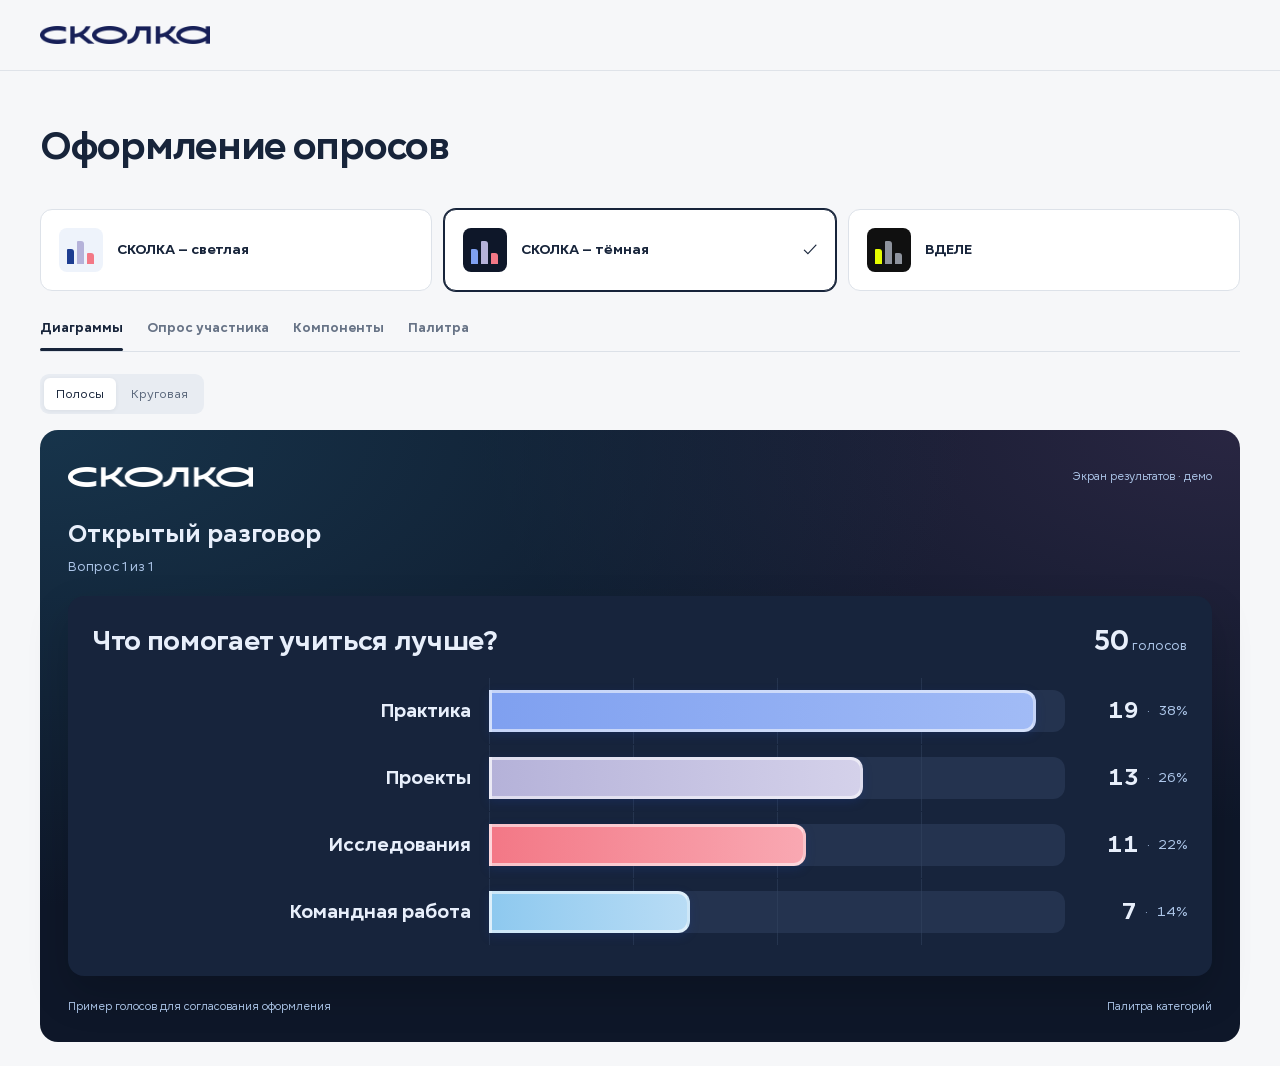
==== index.html @ 88d23d85 "Remove palette rules from UI Kit" ====
<!doctype html>
<html lang="ru">
<head>
  <meta charset="utf-8">
  <meta name="viewport" content="width=device-width,initial-scale=1">
  <meta name="description" content="Интерактивный UI Kit опросов: светлая и тёмная СКОЛКА, ВДЕЛЕ. Диаграммы, формы и компоненты.">
  <meta name="color-scheme" content="light">
  <title>СКОЛКА · UI Kit опросов</title>
  <link rel="stylesheet" href="./styles.css?v=0.3">
  <script src="./echarts.min.js" defer></script>
  <script src="./app.js?v=0.4" defer></script>
</head>
<body>
  <a class="skip" href="#workspace">Перейти к примерам</a>
  <header class="kit-header"><a class="kit-brand" href="./"><img src="./logo-skolca.png" alt="СКОЛКА"></a></header>
  <main class="kit-main">
    <div class="intro"><h1>Оформление опросов</h1></div>
    <div id="themes" class="theme-list" aria-label="Темы оформления"></div>
    <nav class="kit-nav" aria-label="Разделы UI Kit"><button type="button" data-view="diagrams">Диаграммы</button><button type="button" data-view="participant">Опрос участника</button><button type="button" data-view="components">Компоненты</button><button type="button" data-view="tokens">Палитра</button></nav>
    <section id="workspace" class="workspace" aria-label="Примеры интерфейса"></section>

  </main>
  <dialog id="theme-dialog" class="theme-dialog" aria-labelledby="theme-dialog-title"></dialog>
  <div id="toast" class="toast" role="status" aria-live="polite"></div>
</body>
</html>
---- styles.css ----
@font-face{font-family:Gogh;src:url('./Gogh-Regular.ttf') format('truetype');font-style:normal;font-weight:400;font-display:swap}
@font-face{font-family:Gogh;src:url('./Gogh-Bold.ttf') format('truetype');font-style:normal;font-weight:700;font-display:swap}
:root{font-family:Gogh,Arial,sans-serif;color:#17243a;background:#f6f7f9;font-synthesis:none}*{box-sizing:border-box}body{margin:0}button,input,textarea,select{font:inherit}button,select,label[for]{cursor:pointer}button:disabled{cursor:not-allowed}button:focus-visible,input:focus-visible,textarea:focus-visible,select:focus-visible,a:focus-visible{outline:3px solid #528ee0;outline-offset:4px}button{transition:background .15s,transform .15s,border-color .15s}a{color:inherit}.skip{position:absolute;left:16px;top:-80px;background:#fff;padding:12px;z-index:5}.skip:focus{top:12px}.kit-header{max-width:1280px;margin:auto;padding:26px 40px;border-bottom:1px solid #dfe3e9;display:flex;justify-content:space-between;align-items:center;gap:20px}.kit-brand{display:flex;align-items:center;gap:18px;font-weight:700;font-size:24px;text-decoration:none;letter-spacing:-1px}.kit-brand span{font-size:10px;font-weight:400;letter-spacing:1.5px;padding-left:18px;border-left:1px solid #cdd3dc}.version{font:12px/1.4 Arial,sans-serif;color:#596477;display:flex;align-items:center;gap:8px}.version-dot{width:5px;height:5px;background:#a3acb8;border-radius:50%}.kit-main{max-width:1280px;padding:44px 40px 24px;margin:auto}.intro{display:flex;justify-content:space-between;align-items:flex-end;gap:20px;margin-bottom:28px}.eyebrow{font:11px/1.4 Arial,sans-serif;letter-spacing:1.6px;text-transform:uppercase;color:#657185}h1{font-size:38px;letter-spacing:-1.3px;line-height:1.15;margin:10px 0 12px}.intro p{font-size:14px;line-height:1.6;color:#637085;margin:0;max-width:620px}.intro-date{font:11px Arial,sans-serif;color:#697386;white-space:nowrap;margin-bottom:5px}.theme-list{display:grid;grid-template-columns:repeat(3,minmax(0,1fr));gap:12px;margin-bottom:28px}.theme-pick{background:#fff;border:1px solid #dde2e9;border-radius:12px;padding:17px 18px;display:flex;align-items:center;gap:14px;position:relative;text-align:left;color:#17243a;min-height:82px}.theme-pick[aria-pressed=true]{border-color:#17243a;box-shadow:0 0 0 1px #17243a}.theme-pick .theme-sample{width:44px;height:44px;border-radius:8px;display:flex;gap:3px;align-items:flex-end;padding:8px;flex:none}.theme-sample i{display:block;width:7px;border-radius:1px 3px 0 0}.theme-pick strong{font-size:14px;display:block;margin-bottom:4px}.theme-pick small{font:11px/1.4 Arial,sans-serif;color:#687589;display:block}.theme-tick{margin-left:auto;font-size:16px}.kit-nav{display:flex;gap:24px;overflow-x:auto;border-bottom:1px solid #dce1e8;margin-bottom:22px;scrollbar-width:thin}.kit-nav button{border:0;background:none;padding:0 0 14px;color:#677386;font-size:13px;font-weight:700;white-space:nowrap;position:relative}.kit-nav button[aria-current=page]{color:#17243a}.kit-nav button[aria-current=page]:after{content:'';position:absolute;height:3px;left:0;right:0;bottom:0;background:#17243a;border-radius:2px}.workspace{min-height:600px}.toolbar{display:flex;align-items:center;justify-content:space-between;gap:16px;flex-wrap:wrap;margin-bottom:16px}.toolbar-group{display:flex;gap:10px;align-items:center;flex-wrap:wrap}.segmented{display:flex;background:#e8ecf2;border-radius:9px;padding:4px;gap:3px}.segmented button{font-size:12px;color:#5a677b;border:0;border-radius:6px;padding:8px 12px;background:none}.segmented button[aria-pressed=true]{background:#fff;color:#17243a;box-shadow:0 1px 4px #17243a12}.kit-select{font-size:12px;background:#fff;border:1px solid #d5dce6;border-radius:8px;padding:9px 12px;color:#33425b;max-width:100%}.kit-caption{font:11px/1.5 Arial,sans-serif;color:#69768b}.stage{background:var(--page);color:var(--text);border-radius:18px;padding:28px;min-height:570px;font-family:Gogh,Arial,sans-serif;position:relative}.product-top{display:flex;justify-content:space-between;align-items:center;gap:16px;margin-bottom:23px}.product-top img{width:185px;height:38px;object-fit:contain;object-position:left}.product-top img.school-white{width:185px;height:45px}.vdele-logo{font-size:29px;font-weight:700;letter-spacing:-1px;line-height:1.1}.product-top small{font-size:11px;color:var(--muted)}.session-title{font-size:24px;font-weight:700;line-height:1.25;margin:0 0 9px}.question-position{font-size:13px;color:var(--muted);margin:0 0 20px}.product-card{background:var(--card);border-radius:16px;padding:25px;box-shadow:0 18px 40px var(--card-shadow);min-width:0}.result-head{display:flex;justify-content:space-between;align-items:baseline;gap:16px;margin-bottom:22px;flex-wrap:wrap}.result-head h2{font-size:27px;font-weight:700;line-height:1.25;margin:0;letter-spacing:-.35px}.votes-total{font-size:13px;white-space:nowrap;color:var(--muted)}.votes-total b{font-size:28px;color:var(--text)}.bars{display:grid;gap:25px;padding:8px 0 18px}.bar-row{display:grid;grid-template-columns:minmax(0,.95fr) minmax(85px,1.45fr) 104px;align-items:center;gap:18px}.bar-label{font-size:19px;line-height:1.22;text-align:right;font-weight:700;overflow-wrap:anywhere}.leader-label{display:block;font-size:9px;text-transform:uppercase;letter-spacing:1px;margin-top:4px}.bar-track{height:42px;background:var(--track);border-radius:0 12px 12px 0;position:relative}.bar-track:before{content:'';position:absolute;inset:-12px 0;background:repeating-linear-gradient(to right,var(--grid) 0,var(--grid) 1px,transparent 1px,transparent 25%);opacity:.5;pointer-events:none}.bar-fill{height:100%;background:linear-gradient(90deg,var(--start),var(--end));border:3px solid rgba(255,255,255,.55);border-radius:0 12px 12px 0;position:relative;box-shadow:0 3px 10px var(--bar-shadow)}.bar-fill[data-zero=true]{border:0;box-shadow:none}.bar-value{display:flex;justify-content:flex-end;align-items:center;gap:8px;font-size:23px;font-weight:700;font-variant-numeric:tabular-nums;white-space:nowrap;line-height:1.3}.bar-value small{font-size:14px;font-weight:400;color:var(--muted)}.bar-value small:before{content:'·';padding-right:8px}.stage-foot{display:flex;gap:16px;justify-content:space-between;flex-wrap:wrap;font-size:11px;color:var(--muted);margin-top:23px}.radial-frame{display:grid;grid-template-columns:minmax(0,1fr) minmax(180px,.38fr);gap:16px;align-items:stretch}.radial-frame .result-head{margin-bottom:6px}.radial-chart{height:350px;width:100%}.legend-panel{padding:22px;display:flex;flex-direction:column;gap:22px}.legend-sort{display:flex;justify-content:flex-end;align-items:center;gap:10px;font-size:12px;color:var(--muted);margin-bottom:3px}.legend-sort input{accent-color:var(--primary);width:16px;height:16px}.legend-list{display:grid;gap:26px}.legend-row{display:grid;grid-template-columns:16px minmax(0,1fr) auto;gap:9px;align-items:center}.legend-dot{width:15px;height:15px;background:var(--swatch);border-radius:50%}.legend-name{font-size:18px;font-weight:700;overflow-wrap:anywhere}.legend-number{font-size:23px;font-weight:700;white-space:nowrap;font-variant-numeric:tabular-nums}.legend-number span{font-size:16px;font-weight:400;color:var(--muted);margin-left:7px}.empty{height:300px;display:flex;flex-direction:column;align-items:center;justify-content:center;gap:10px;color:var(--muted);text-align:center}.empty b{font-size:22px;color:var(--text)}.participant-wrap{max-width:670px;margin:0 auto}.participant-wrap .session-title{font-size:24px}.progress-track{height:6px;border-radius:4px;background:var(--track);margin:0 0 8px}.progress-fill{height:100%;width:50%;background:var(--primary);border-radius:4px}.question-title{font-size:24px;line-height:1.35;margin:0 0 7px;font-weight:700}.question-hint{font-size:14px;line-height:1.5;color:var(--muted);margin:0 0 22px}.answer-list{display:grid;gap:10px}.answer-option{display:flex;align-items:flex-start;gap:12px;padding:15px 16px;border:1px solid var(--border);background:var(--card);border-radius:16px;color:var(--text);line-height:1.5;font-size:15px;cursor:pointer}.answer-option:has(input:checked){background:var(--selected);border-color:var(--primary);box-shadow:0 0 0 1px var(--primary)}.answer-option input{margin:4px 0 0;width:18px;height:18px;accent-color:var(--primary);flex:none}.form-actions{display:flex;justify-content:space-between;gap:16px;margin-top:20px}.p-button{padding:12px 18px;font-size:14px;border-radius:16px;border:1px solid var(--border);color:var(--text);background:var(--card);line-height:1.5}.p-button:hover:not(:disabled){background:var(--selected)}.p-button.primary{background:var(--primary);color:var(--on-primary);border-color:var(--primary);box-shadow:0 4px 10px var(--button-shadow)}.p-button.primary:hover:not(:disabled){filter:brightness(.94)}.p-button:disabled{opacity:.45;box-shadow:none}.p-button:focus-visible,.answer-option:focus-within{outline:3px solid var(--focus);outline-offset:3px}.success-card{text-align:center;padding:58px 25px}.success-symbol{display:inline-flex;align-items:center;justify-content:center;width:54px;height:54px;border-radius:50%;background:var(--selected);color:var(--primary);font-size:28px;margin-bottom:10px}.success-card h2{font-size:27px;margin:10px 0}.success-card p{font-size:15px;color:var(--muted);margin-bottom:25px}.component-grid{display:grid;grid-template-columns:1fr 1fr;gap:18px}.component-card h2{font-size:20px;margin:0 0 20px}.component-row{display:flex;align-items:center;gap:12px;flex-wrap:wrap;margin:14px 0}.component-label{font-size:12px;color:var(--muted);margin-bottom:10px}.product-field{display:block;width:100%;border:1px solid var(--border);background:var(--card);color:var(--text);padding:12px 14px;border-radius:12px;line-height:1.4}.product-field::placeholder{color:var(--muted)}.product-field:focus{outline:3px solid var(--focus);outline-offset:2px}.field-label{display:block;font-size:13px;color:var(--text);margin-bottom:8px}.field-error{border-color:var(--error)}.error-message{font-size:12px;color:var(--error);margin:7px 0 0}.notice{font-size:14px;line-height:1.5;padding:15px 16px;background:var(--selected);border-radius:12px;margin:12px 0;color:var(--text)}.notice.error{border-left:3px solid var(--error)}.sample-checkbox{display:flex;gap:10px;align-items:center;font-size:14px;line-height:1.4}.sample-checkbox input{width:18px;height:18px;accent-color:var(--primary)}.component-card textarea{resize:vertical;min-height:80px}.editor-demo{background:radial-gradient(ellipse at 0 0,#dfeefa,transparent 65%),#eff4fb;padding:28px;border-radius:18px;color:#1d3d91}.editor-demo h2{font-size:27px;line-height:1.3;margin:0}.editor-header{display:flex;justify-content:space-between;gap:20px;align-items:center;margin-bottom:18px}.editor-badge{font:11px Arial,sans-serif;background:#fff;color:#68748b;padding:7px 10px;border-radius:5px}.editor-actions{display:flex;gap:10px;flex-wrap:wrap;margin:18px 0 24px}.editor-actions button{font-size:13px;padding:11px 15px;background:#fff;border:1px solid #c4c9dd;border-radius:13px;color:#1d3d91}.editor-actions .save{background:#1d3d91;color:#fff;border-color:#1d3d91}.editor-actions .publish{background:#0086cd;color:#fff;border-color:#0086cd}.editor-fields{padding:23px;background:#ffffffdf;border-radius:16px;margin-bottom:20px}.editor-fields label{font-size:13px;display:block;margin-bottom:16px}.editor-fields input,.editor-fields select,.editor-fields textarea{display:block;width:100%;margin-top:8px;background:#fff;border:1px solid #d4d9e5;padding:12px 14px;border-radius:12px;color:#1d3d91;font-size:14px}.editor-fields textarea{min-height:60px;resize:vertical}.editor-appearance{border:1px solid #b9cbe5}.editor-block-title{display:flex;justify-content:space-between;align-items:center;gap:12px;margin-bottom:20px}.editor-block-title h3{font-size:21px;margin:0}.new-label{font:10px Arial,sans-serif;padding:5px 7px;background:#e8f1fd;color:#365b9b;border-radius:4px;letter-spacing:.5px}.editor-select-row{display:grid;grid-template-columns:minmax(0,1fr) auto;gap:12px;align-items:end}.editor-select-row label{margin-bottom:0}.editor-select-row button{border-radius:12px;border:1px solid #b8c4dc;background:#fff;color:#1d3d91;font-size:13px;padding:13px 15px}.editor-help{color:#55759a;font-size:12px;line-height:1.5;margin:8px 0 0}.editor-question-header{font-size:23px;margin:26px 0 18px}.editor-field-pair{display:grid;grid-template-columns:1fr 1fr;gap:16px}.editor-fields summary{font-size:14px;cursor:pointer;font-weight:700}.editor-mini-chart{height:250px;margin-top:16px}.token-layout{display:grid;grid-template-columns:1fr 1fr;gap:18px}.spec-box{background:#fff;border:1px solid #dce2eb;border-radius:12px;padding:24px;min-width:0}.spec-box h2{font-size:20px;margin:0 0 18px}.spec-box p{font:13px/1.65 Arial,sans-serif;color:#627086}.palette-grid{display:grid;grid-template-columns:repeat(3,1fr);gap:18px 12px}.color-chip{height:40px;border-radius:7px;background:var(--chip);border:1px solid #0000000d;margin-bottom:7px}.color-name{font-size:11px;color:#59677c}.color-code{font:12px/1.5 ui-monospace,monospace;color:#26364c;margin:3px 0}.spec-table{width:100%;font:12px/1.4 Arial,sans-serif;border-collapse:collapse}.spec-table th{font-weight:400;color:#627086}.spec-table td,.spec-table th{padding:11px 0;border-bottom:1px solid #e8ebf0;text-align:left}.spec-table td:last-child{text-align:right;font-variant-numeric:tabular-nums}.spec-list{font:13px/1.7 Arial,sans-serif;color:#526178;padding-left:18px}.pass{color:#21634c}.warn{color:#94601a}.kit-button{border:1px solid #cad2df;background:#fff;border-radius:8px;padding:10px 14px;color:#26364c;font-size:12px;text-decoration:none;display:inline-block}.kit-button:hover{background:#f1f4f8}.token-code{font:11px/1.6 ui-monospace,monospace;background:#f3f5f8;padding:14px;border-radius:8px;overflow:auto;max-height:280px;white-space:pre}.kit-footer{margin-top:24px;display:flex;justify-content:space-between;gap:16px;font:11px/1.6 Arial,sans-serif;color:#778194}.toast{position:fixed;bottom:24px;left:50%;transform:translate(-50%,15px);background:#15253e;color:#fff;border-radius:10px;max-width:calc(100% - 32px);padding:12px 20px;font-size:13px;box-shadow:0 8px 30px #0002;opacity:0;pointer-events:none;transition:opacity .15s,transform .15s;z-index:10}.toast.show{opacity:1;transform:translate(-50%,0)}.theme-dialog{width:min(560px,calc(100% - 30px));border:1px solid #d7dee8;border-radius:18px;padding:28px;color:#1d2c42;background:#fff;max-height:calc(100dvh - 40px);overflow:auto}.theme-dialog::backdrop{background:#0d1c356b}.dialog-header{display:flex;justify-content:space-between;align-items:center;gap:18px}.dialog-header h2{font-size:24px;margin:0 0 8px}.dialog-close{background:none;border:0;font-size:25px;color:#5b6d87;padding:5px}.dialog-note{font:12px/1.6 Arial,sans-serif;color:#66748b;margin-bottom:20px}.theme-dialog .dialog-field{font-size:13px;display:block;margin:15px 0}.dialog-field input:not([type=color]),.dialog-field select{display:block;width:100%;padding:11px 12px;border:1px solid #cdd5e2;border-radius:8px;margin-top:8px;color:#253951;background:#fff}.color-fields{display:grid;grid-template-columns:1fr 1fr;gap:0 18px}.color-edit{display:flex;align-items:center;gap:10px;margin-top:8px}.color-edit input{height:32px;width:40px;padding:0;border:0;background:none}.color-edit code{font:12px ui-monospace,monospace}.dialog-actions{display:flex;justify-content:flex-end;gap:10px;margin-top:22px}.dialog-actions button{padding:11px 16px;border:1px solid #ccd5e2;background:#fff;border-radius:10px;font-size:13px;color:#263a54}.dialog-actions button[type=submit]{background:#1d3d91;border-color:#1d3d91;color:#fff}.dialog-contrast{font:12px/1.5 Arial,sans-serif;padding:12px;background:#f3f6fa;border-radius:8px}.custom-theme .theme-sample{background:#e8ecf3}.layout-note{font:12px/1.5 Arial,sans-serif;color:#637185;margin:16px 0 0}.noscript-note{padding:20px}.preview-status{font-size:11px;color:var(--muted)}
@media(min-width:1450px){.kit-header,.kit-main{max-width:1380px}}
@media(max-width:900px){.kit-header{padding:22px 24px}.kit-main{padding:30px 24px 20px}.kit-nav{gap:19px}.theme-pick{padding:14px 12px;gap:10px}.theme-pick small{font-size:10px}.theme-sample{width:38px!important;height:38px!important}.radial-frame{grid-template-columns:minmax(0,1fr) 190px}.result-head h2{font-size:24px}.bar-row{grid-template-columns:minmax(0,.85fr) minmax(80px,1.4fr) 88px;gap:13px}.bar-label{font-size:17px}.bar-value{font-size:21px;gap:5px}.bar-value small{font-size:13px}.bar-value small:before{padding-right:5px}.stage{padding:22px}.token-layout{grid-template-columns:1fr}.legend-name{font-size:17px}.legend-number{font-size:20px}.legend-number span{font-size:14px}}
@media(max-width:650px){.kit-header{padding:18px 18px}.kit-brand{font-size:21px;gap:12px}.kit-brand span{font-size:9px;padding-left:12px}.version{font-size:10px;max-width:100px;text-align:right;display:block;line-height:1.5}.version-dot{display:none}.kit-main{padding:25px 16px 18px}.intro{margin-bottom:23px}.intro h1{font-size:30px}.intro p{font-size:13px}.intro-date{display:none}.theme-list{grid-template-columns:1fr;gap:8px;margin-bottom:24px}.theme-pick{min-height:64px;padding:11px 14px}.theme-pick strong{font-size:13px;margin-bottom:2px}.theme-pick small{font-size:11px}.theme-pick .theme-sample{width:36px!important;height:36px!important;padding:6px}.kit-nav{gap:20px;margin-bottom:17px}.kit-nav button{font-size:12px}.toolbar{gap:12px}.segmented{width:100%}.segmented button{flex:1;padding:8px 6px}.toolbar-group{width:100%}.kit-select{width:100%}.stage{padding:17px 14px;border-radius:13px;min-height:550px}.product-top{margin-bottom:21px}.product-top img,.product-top img.school-white{width:150px;height:33px}.product-top small{max-width:110px;text-align:right;font-size:10px}.session-title{font-size:20px}.product-card{padding:19px 16px}.result-head h2{font-size:22px}.votes-total b{font-size:25px}.radial-frame{grid-template-columns:1fr;gap:14px}.radial-chart{height:300px}.legend-list{gap:17px}.legend-number{font-size:21px}.legend-name{font-size:18px}.legend-panel{padding:19px 16px}.bar-row{grid-template-columns:minmax(0,1fr) 89px;gap:10px 12px}.bar-label{grid-column:1/-1;text-align:left;font-size:17px}.bar-track{height:35px}.bar-fill{border-width:2px}.bar-value{font-size:21px}.bars{gap:24px}.stage-foot{font-size:10px;gap:8px;margin-top:20px}.component-grid{grid-template-columns:1fr}.participant-wrap .session-title{font-size:20px}.question-title{font-size:21px}.answer-option{font-size:14px;padding:13px 12px;gap:10px}.p-button{padding:11px 14px;font-size:13px}.editor-demo{padding:18px 14px}.editor-header{align-items:flex-start}.editor-demo h2{font-size:23px}.editor-badge{font-size:9px;max-width:110px;line-height:1.5}.editor-fields{padding:19px 15px}.editor-select-row{grid-template-columns:1fr}.editor-select-row button{justify-self:start}.editor-field-pair{grid-template-columns:1fr;gap:0}.editor-actions{gap:7px}.editor-actions button{font-size:11px;padding:10px 11px}.editor-actions .publish{display:none}.spec-box{padding:20px 17px}.palette-grid{grid-template-columns:repeat(2,1fr)}.kit-footer{flex-direction:column;gap:5px}.color-fields{grid-template-columns:1fr}.theme-dialog{padding:22px}.legend-row{gap:9px}.component-card .product-field{font-size:16px}}
@media(prefers-reduced-motion:reduce){*{transition:none!important;animation:none!important}}

.kit-brand img{display:block;width:170px;height:auto}.product-top img.school-white{filter:brightness(0) invert(1);height:38px}.theme-pick strong{margin-bottom:0}
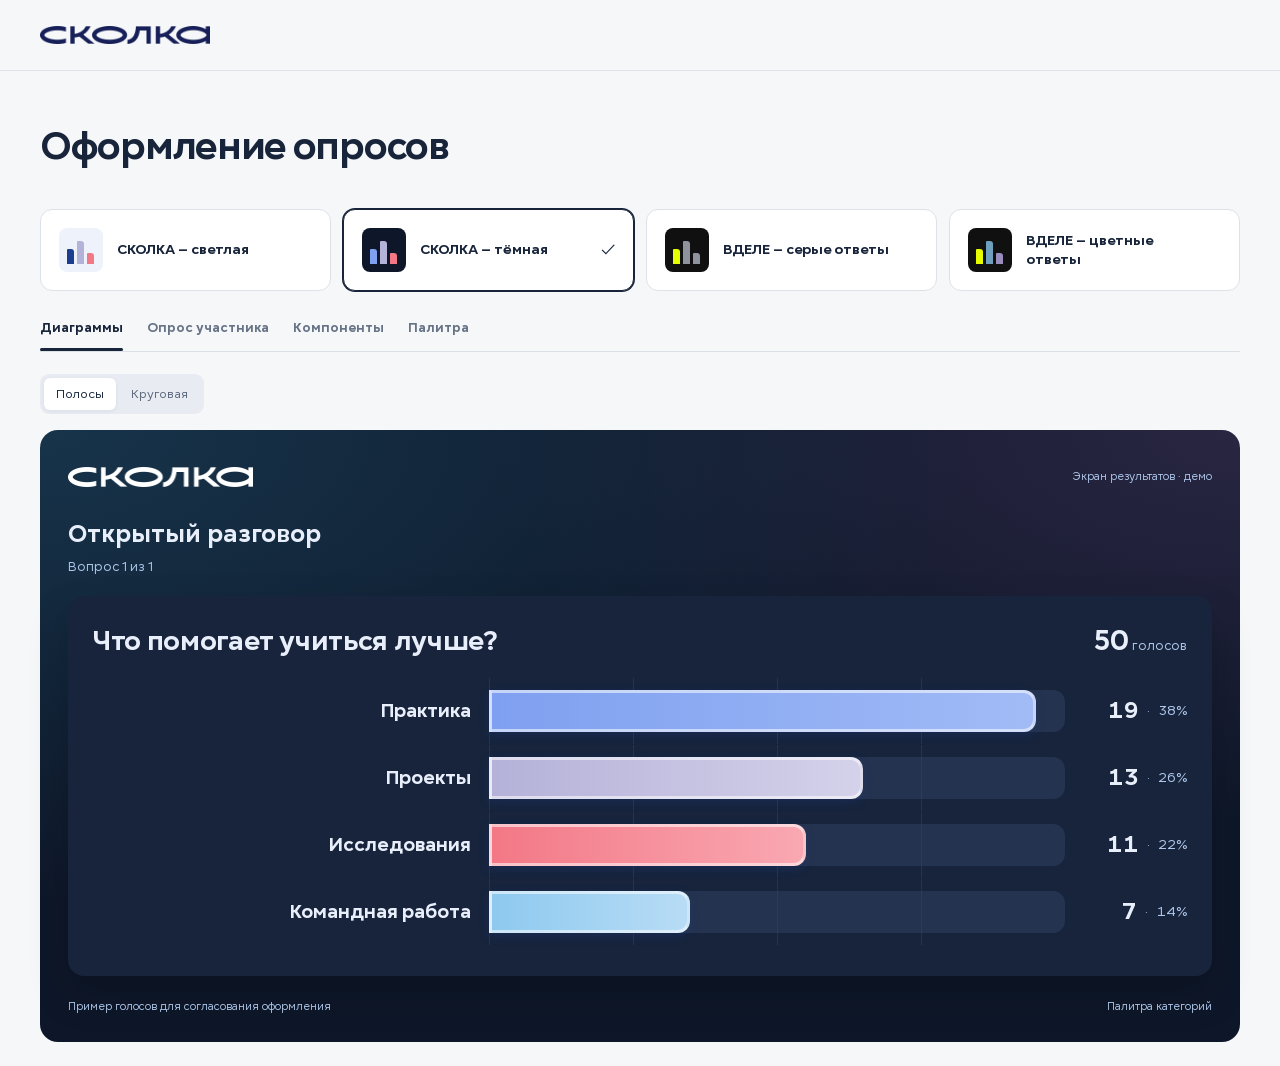
==== commit 540fbb38: "Add VDELE variant with colored responses" ====
--- a/index.html
+++ b/index.html
@@ -8,7 +8,7 @@
   <title>СКОЛКА · UI Kit опросов</title>
   <link rel="stylesheet" href="./styles.css?v=0.3">
   <script src="./echarts.min.js" defer></script>
-  <script src="./app.js?v=0.4" defer></script>
+  <script src="./app.js?v=0.5" defer></script>
 </head>
 <body>
   <a class="skip" href="#workspace">Перейти к примерам</a>
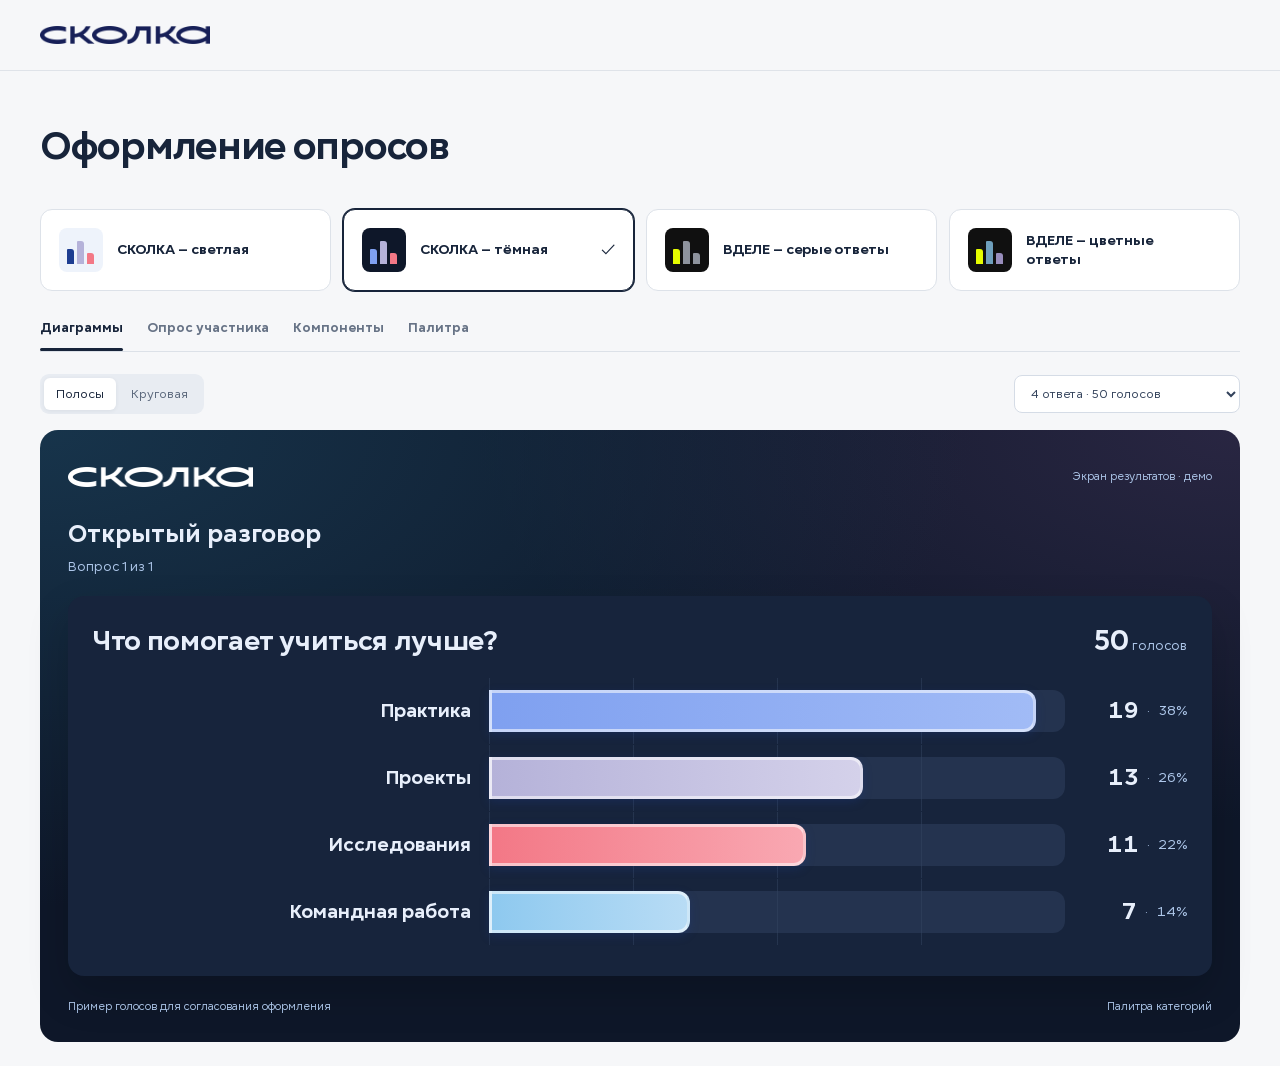
==== commit 4ec40d76: "Restore example data selector" ====
--- a/index.html
+++ b/index.html
@@ -8,7 +8,7 @@
   <title>СКОЛКА · UI Kit опросов</title>
   <link rel="stylesheet" href="./styles.css?v=0.3">
   <script src="./echarts.min.js" defer></script>
-  <script src="./app.js?v=0.5" defer></script>
+  <script src="./app.js?v=0.6" defer></script>
 </head>
 <body>
   <a class="skip" href="#workspace">Перейти к примерам</a>
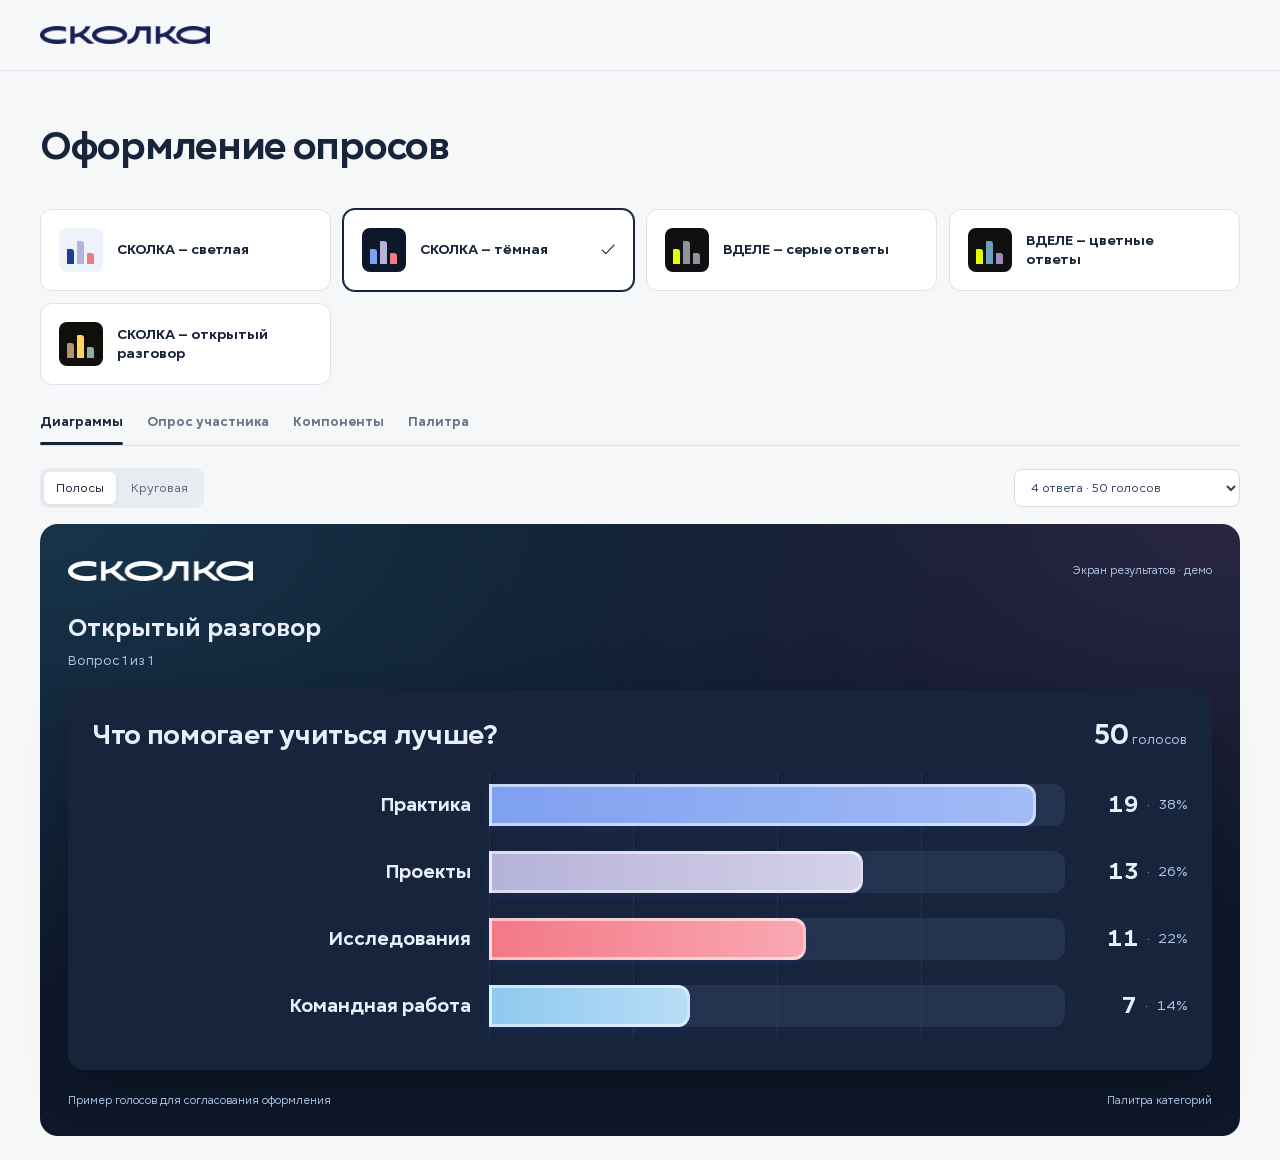
==== commit ff02f4b2: "Add Open Conversation theme and palette options" ====
--- a/index.html
+++ b/index.html
@@ -6,9 +6,9 @@
   <meta name="description" content="Интерактивный UI Kit опросов: светлая и тёмная СКОЛКА, ВДЕЛЕ. Диаграммы, формы и компоненты.">
   <meta name="color-scheme" content="light">
   <title>СКОЛКА · UI Kit опросов</title>
-  <link rel="stylesheet" href="./styles.css?v=0.3">
+  <link rel="stylesheet" href="./styles.css?v=0.7">
   <script src="./echarts.min.js" defer></script>
-  <script src="./app.js?v=0.6" defer></script>
+  <script src="./app.js?v=0.7" defer></script>
 </head>
 <body>
   <a class="skip" href="#workspace">Перейти к примерам</a>
--- a/styles.css
+++ b/styles.css
@@ -7,3 +7,6 @@
 @media(prefers-reduced-motion:reduce){*{transition:none!important;animation:none!important}}
 
 .kit-brand img{display:block;width:170px;height:auto}.product-top img.school-white{filter:brightness(0) invert(1);height:38px}.theme-pick strong{margin-bottom:0}
+
+.talk-controls{display:flex;gap:18px;flex-wrap:wrap;margin-bottom:20px;padding:16px 18px;background:#eceff3;border-radius:12px}.talk-controls label{display:flex;align-items:center;gap:10px;font-size:12px;color:#526078}.stage[data-conversation=true] .session-title{color:var(--title)}.product-top img.people-vdele-logo{width:132px;height:53px;object-position:right;flex:none}.stage[data-conversation=true][data-backdrop=building] .product-top{padding:12px 16px;background:rgba(17,15,10,.92);border-radius:12px}.stage[data-conversation=true][data-backdrop=building]>.session-title,.stage[data-conversation=true][data-backdrop=building]>.question-position{display:table;background:#110f0a;padding:8px 12px;border-radius:8px}.stage[data-conversation=true]>.stage-foot{background:#110f0aeF;border-radius:6px;padding:8px 10px}
+@media(max-width:650px){.talk-controls{gap:12px;padding:14px}.talk-controls label{width:100%;display:grid;grid-template-columns:1fr;gap:6px}.product-top img.people-vdele-logo{width:100px;height:40px}.stage[data-conversation=true] .product-top img.school-white{width:125px}.stage[data-conversation=true][data-backdrop=building] .product-top{padding:10px}.talk-controls .kit-select{font-size:13px}}
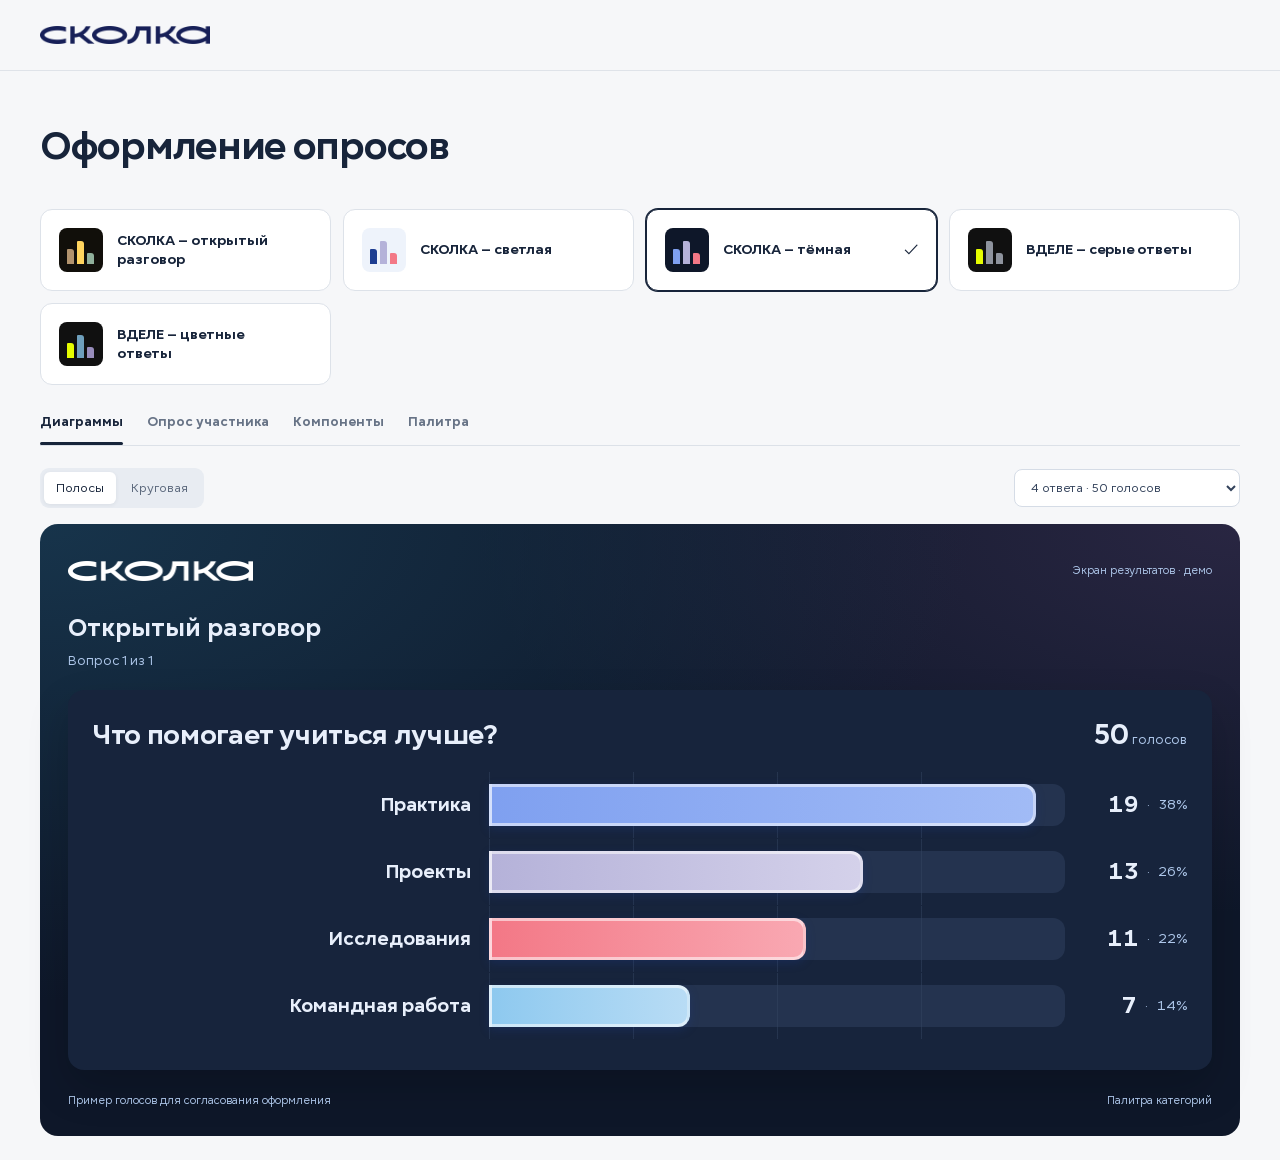
==== commit b43acb60: "Place Open Conversation after dark SKOLCA" ====
--- a/index.html
+++ b/index.html
@@ -6,9 +6,9 @@
   <meta name="description" content="Интерактивный UI Kit опросов: светлая и тёмная СКОЛКА, ВДЕЛЕ. Диаграммы, формы и компоненты.">
   <meta name="color-scheme" content="light">
   <title>СКОЛКА · UI Kit опросов</title>
-  <link rel="stylesheet" href="./styles.css?v=0.7">
+  <link rel="stylesheet" href="./styles.css?v=0.8">
   <script src="./echarts.min.js" defer></script>
-  <script src="./app.js?v=0.7" defer></script>
+  <script src="./app.js?v=0.9" defer></script>
 </head>
 <body>
   <a class="skip" href="#workspace">Перейти к примерам</a>
--- a/styles.css
+++ b/styles.css
@@ -8,5 +8,5 @@
 
 .kit-brand img{display:block;width:170px;height:auto}.product-top img.school-white{filter:brightness(0) invert(1);height:38px}.theme-pick strong{margin-bottom:0}
 
-.talk-controls{display:flex;gap:18px;flex-wrap:wrap;margin-bottom:20px;padding:16px 18px;background:#eceff3;border-radius:12px}.talk-controls label{display:flex;align-items:center;gap:10px;font-size:12px;color:#526078}.stage[data-conversation=true] .session-title{color:var(--title)}.product-top img.people-vdele-logo{width:132px;height:53px;object-position:right;flex:none}.stage[data-conversation=true][data-backdrop=building] .product-top{padding:12px 16px;background:rgba(17,15,10,.92);border-radius:12px}.stage[data-conversation=true][data-backdrop=building]>.session-title,.stage[data-conversation=true][data-backdrop=building]>.question-position{display:table;background:#110f0a;padding:8px 12px;border-radius:8px}.stage[data-conversation=true]>.stage-foot{background:#110f0aeF;border-radius:6px;padding:8px 10px}
-@media(max-width:650px){.talk-controls{gap:12px;padding:14px}.talk-controls label{width:100%;display:grid;grid-template-columns:1fr;gap:6px}.product-top img.people-vdele-logo{width:100px;height:40px}.stage[data-conversation=true] .product-top img.school-white{width:125px}.stage[data-conversation=true][data-backdrop=building] .product-top{padding:10px}.talk-controls .kit-select{font-size:13px}}
+.stage[data-conversation=true] .session-title{color:var(--title)}.product-top img.people-vdele-logo{width:132px;height:53px;object-position:right;flex:none}.stage[data-conversation=true]>.stage-foot{background:#110f0a;border-radius:6px;padding:8px 10px}
+@media(max-width:650px){.product-top img.people-vdele-logo{width:100px;height:40px}.stage[data-conversation=true] .product-top img.school-white{width:125px}}
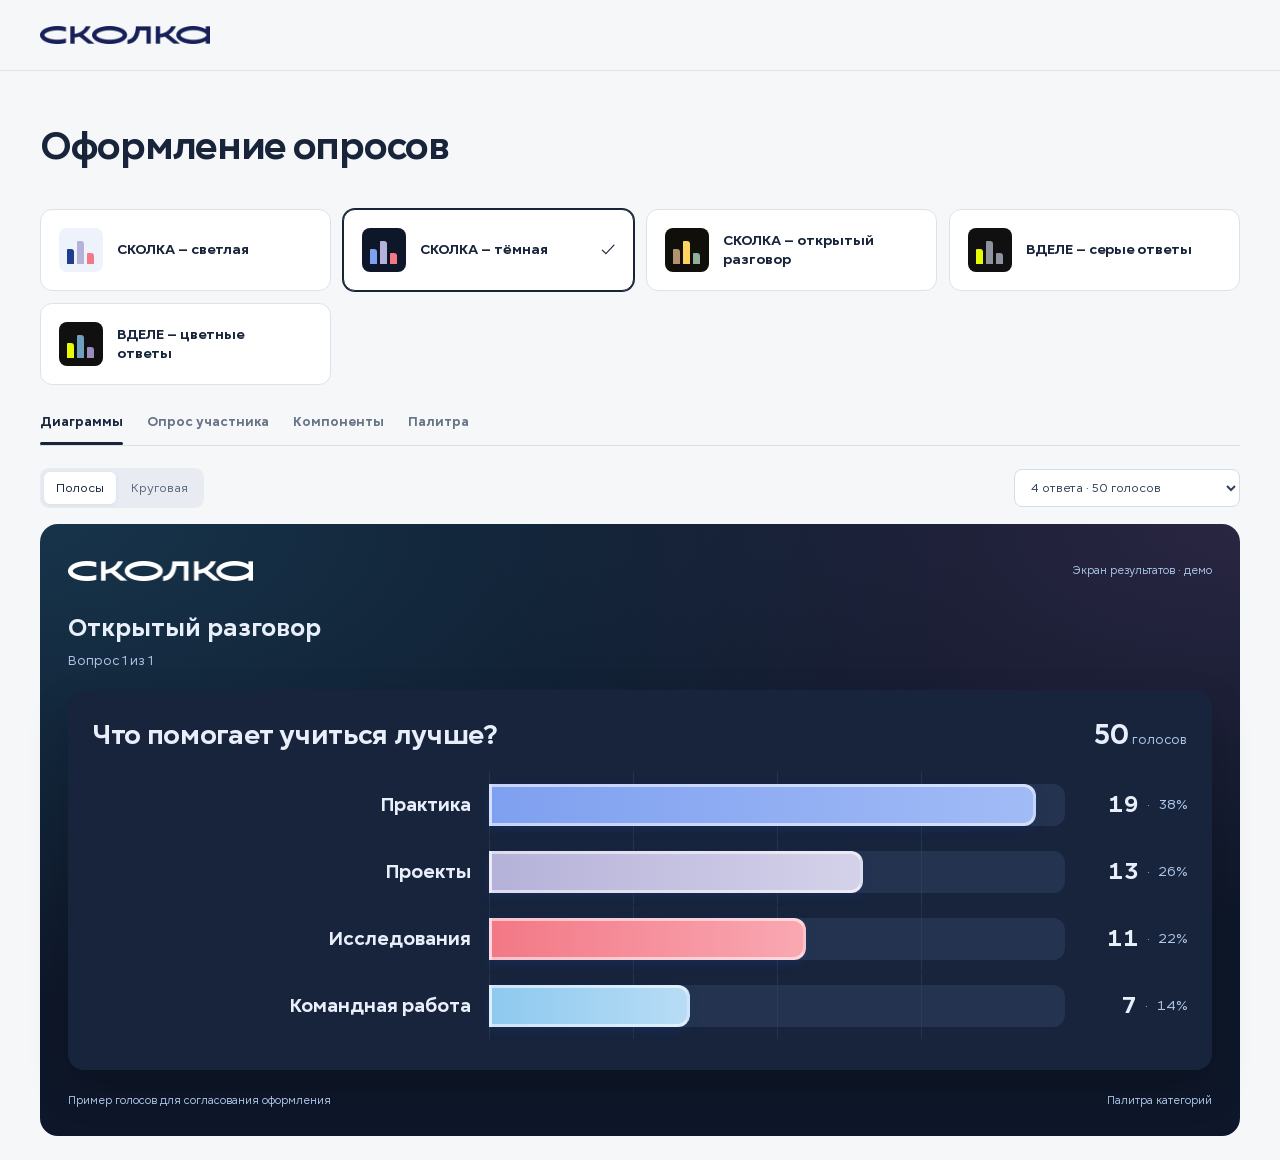
==== commit 9b789473: "Set explicit theme display order" ====
--- a/index.html
+++ b/index.html
@@ -8,7 +8,7 @@
   <title>СКОЛКА · UI Kit опросов</title>
   <link rel="stylesheet" href="./styles.css?v=0.8">
   <script src="./echarts.min.js" defer></script>
-  <script src="./app.js?v=0.9" defer></script>
+  <script src="./app.js?v=0.10" defer></script>
 </head>
 <body>
   <a class="skip" href="#workspace">Перейти к примерам</a>
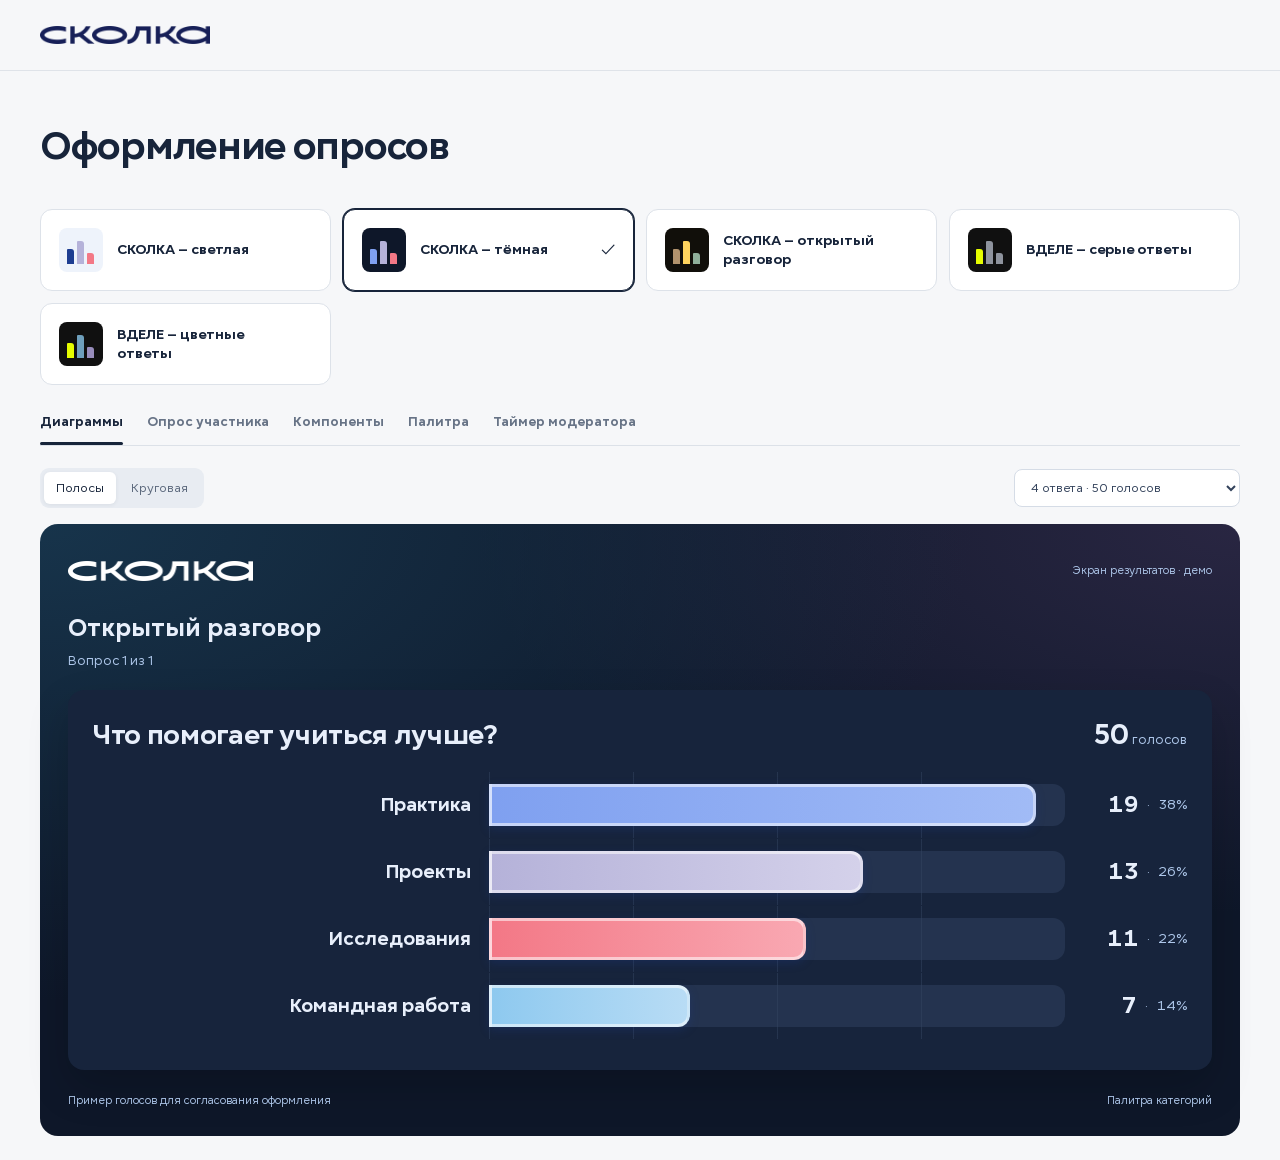
==== commit d449cf89: "Add moderator scenario timer reference" ====
--- a/index.html
+++ b/index.html
@@ -6,7 +6,7 @@
   <meta name="description" content="Интерактивный UI Kit опросов: светлая и тёмная СКОЛКА, ВДЕЛЕ. Диаграммы, формы и компоненты.">
   <meta name="color-scheme" content="light">
   <title>СКОЛКА · UI Kit опросов</title>
-  <link rel="stylesheet" href="./styles.css?v=0.8">
+  <link rel="stylesheet" href="./styles.css?v=0.11">
   <script src="./echarts.min.js" defer></script>
   <script src="./app.js?v=0.10" defer></script>
 </head>
@@ -16,7 +16,7 @@
   <main class="kit-main">
     <div class="intro"><h1>Оформление опросов</h1></div>
     <div id="themes" class="theme-list" aria-label="Темы оформления"></div>
-    <nav class="kit-nav" aria-label="Разделы UI Kit"><button type="button" data-view="diagrams">Диаграммы</button><button type="button" data-view="participant">Опрос участника</button><button type="button" data-view="components">Компоненты</button><button type="button" data-view="tokens">Палитра</button></nav>
+    <nav class="kit-nav" aria-label="Разделы UI Kit"><button type="button" data-view="diagrams">Диаграммы</button><button type="button" data-view="participant">Опрос участника</button><button type="button" data-view="components">Компоненты</button><button type="button" data-view="tokens">Палитра</button><a class="timer-reference-link" href="./timer.html">Таймер модератора</a></nav>
     <section id="workspace" class="workspace" aria-label="Примеры интерфейса"></section>
 
   </main>
--- a/styles.css
+++ b/styles.css
@@ -10,3 +10,5 @@
 
 .stage[data-conversation=true] .session-title{color:var(--title)}.product-top img.people-vdele-logo{width:132px;height:53px;object-position:right;flex:none}.stage[data-conversation=true]>.stage-foot{background:#110f0a;border-radius:6px;padding:8px 10px}
 @media(max-width:650px){.product-top img.people-vdele-logo{width:100px;height:40px}.stage[data-conversation=true] .product-top img.school-white{width:125px}}
+
+.kit-nav a.timer-reference-link{font-size:13px;font-weight:700;text-decoration:none;white-space:nowrap;color:#677386;padding:0 0 14px;line-height:normal}@media(max-width:650px){.kit-nav a.timer-reference-link{font-size:12px}}
